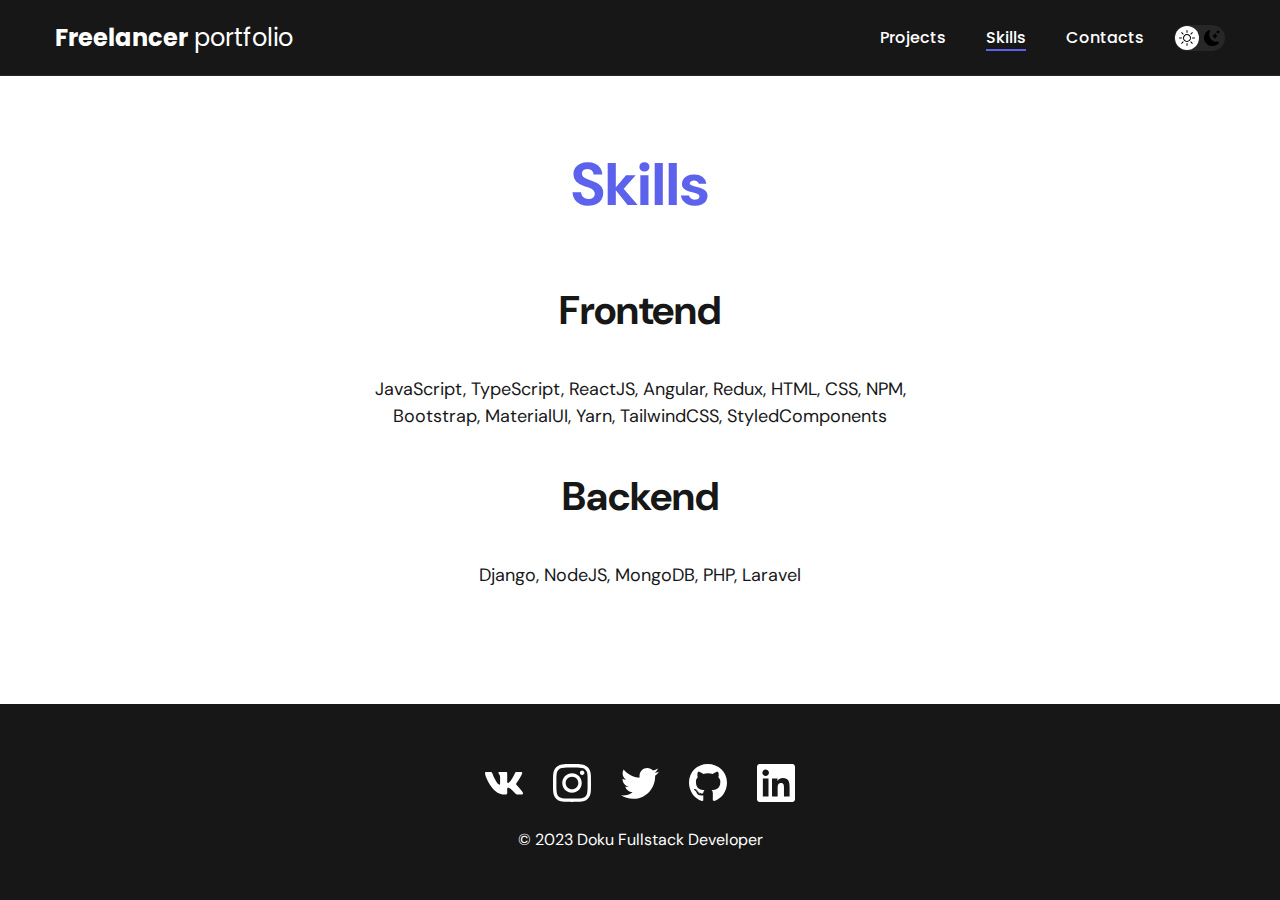
==== skills.html @ 9347206f "First commit" ====
<!DOCTYPE html>
<html lang="en">
<head>
    <meta charset="UTF-8">
    <meta name="viewport" content="width=device-width, initial-scale=1.0">
    <title>Freelancer portfolio</title>
    <link rel="stylesheet" href="./css/main.css">
</head>
<body>
    <nav class="nav">
        <div class="container">
            <div class="nav-row">
                <a href="./index.html" class="logo"><strong>Freelancer</strong> portfolio</a>
                <button class="dark-mode-btn">
                    <img src="./img/icons/sun.svg" alt="Light-mode" class="dark-mode-btn__icon">
                    <img src="./img/icons/moon.svg" alt="Dark-mode" class="dark-mode-btn__icon">
                </button>
                <ul class="nav-list">
                    <li class="nav-list__item"><a href="./index.html" class="nav-list__link">Projects</a></li>
                    <li class="nav-list__item"><a href="./skills.html" class="nav-list__link nav-list__link--active">Skills</a></li>
                    <li class="nav-list__item"><a href="./contacts.html" class="nav-list__link">Contacts</a></li>
                </ul>
            </div>
        </div>
    </nav>
    
    <main class="section">
        <div class="container">
            <h1 class="title-1">Skills</h1>
            <ul class="content-list">
                <li class="content-list__item">
                    <h2 class="title-2">Frontend</h2>
                    <p>JavaScript, TypeScript, ReactJS, Angular, Redux, HTML, CSS, NPM, Bootstrap, MaterialUI, Yarn, TailwindCSS, StyledComponents</p>
                </li>
                <li class="content-list__item">
                    <h2 class="title-2">Backend</h2>
                    <p>Django, NodeJS, MongoDB, PHP, Laravel</p>
                </li>
            </ul>
        </div>
    </main>
    <footer class="footer">
        <div class="container">
            <div class="footer__wrapper">
                <ul class="social">
                    <li class="social__item"><a href="#!"><img src="./img/icons/01.svg" alt="Link"></a></li>
                    <li class="social__item"><a href="#!"><img src="./img/icons/02.svg" alt="Link"></a></li>
                    <li class="social__item"><a href="#!"><img src="./img/icons/03.svg" alt="Link"></a></li>
                    <li class="social__item"><a href="#!"><img src="./img/icons/04.svg" alt="Link"></a></li>
                    <li class="social__item"><a href="#!"><img src="./img/icons/05.svg" alt="Link"></a></li>
                </ul>
                <div class="copyright">
                    <p>© 2023 Doku Fullstack Developer</p>
                </div>
            </div>
        </div>
    </footer>
    <script src="./js/main.js"></script>
</body>
</html>
---- css/main.css ----
@import "./reset.css";
@import url('https://fonts.googleapis.com/css2?family=DM+Sans:opsz,wght@9..40,400;9..40,500;9..40,700&family=Poppins:wght@400;500;700&display=swap');

/* General */
:root {
    --black100: #000;
    --black: #171718;
    --black-border: #26292D;
    --white: #fff;
    --purple: #5C62EC;

    --dark-bg: var(--black);
    --dark-border: var(--black-border);
    --header-text: var(--white);
    --text-color: var(--black);
    --accent: var(--purple);

    /* Light mode */
    --page-bg: var(--white);
    --text-color: var(--black);
    --project-card-bg: var(--white);
    --project-card-text: var(--black);
    --box-shadow: 0px 5px 35px rgba(0, 0, 0, 0.25);
    /* Light mode */
}

.dark {
    /* Dark mode */
    --page-bg: #252526;
    --text-color: var(--white);
    --project-card-bg: var(--black);
    --project-card-text: var(--white);
    --box-shadow: 0px 5px 35px rgba(0, 0, 0, 0.8);
    /* Dark mode */
}



html, body {
    font-family: 'DM Sans', sans-serif;
    letter-spacing: -0.5;
    min-height: 100vh;
    display: flex;
    flex-direction: column;
    background-color: var(--page-bg);
    color: var(--text-color);
}

.container {
    margin: 0 auto;
    padding: 0 15px;
    max-width: 1200px;
}

.section {
    padding: 70px 0;
}

.title-1 {
    margin-bottom: 60px;
    font-size: 60px;
    font-weight: 700;
    line-height: 1.3;
    color: var(--accent);
    text-align: center;
}

/* General */

/* Nav */
.nav {
    background-color: var(--dark-bg);
    color: var(--header-text);
    padding: 20px 0;
    border-bottom: 1px solid var(--dark-border);
    letter-spacing: normal;
}

.nav-row {
    display: flex;
    justify-content: flex-end;
    align-items: center;
    column-gap: 30px;
    row-gap: 20px;
    flex-wrap: wrap;
}

.logo {
    margin-right: auto;
    color: #fff;
    font-size: 24px;
    font-family: 'Poppins', sans-serif;
}

.logo strong {
    font-weight: 700;
}

.nav-list {
    display: flex;
    align-items: center;
    column-gap: 40px;
    font-size: 16px;
    font-weight: 500;
    font-family: 'Poppins', sans-serif;

}

.nav-list__link {
    color: var(--header-text);
    transition: opacity .2s ease-in;
}

.nav-list__link:hover {
    opacity: 0.8;
}

.nav-list__link--active {
    position: relative;
}

.nav-list__link--active::before {
    content: "";
    display: block;
    height: 2px;
    width: 100%;
    background-color: var(--accent);
    position: absolute;
    left: 0;
    top: 100%;
}
/* Nav */

/* Dark mode btn */
.dark-mode-btn {
    order: 9;
    position: relative;
    display: flex;
    justify-content: space-between;
    width: 51px;
    height: 26px;
    border-radius: 50px;
    background-color: #272727;
    padding: 5px;
}

.dark-mode-btn::before {
    position: absolute;
    top: 1px;
    left: 1px;
    content: "";
    display: block;
    width: 24px;
    height: 24px;
    border-radius: 50%;
    background-color: var(--white);
    transition: left .2s ease-in;
}

.dark-mode-btn--active::before {
    left: 26px;
}

.dark-mode-btn__icon {
    position: relative;
    z-index: 9;
}
/* Dark mode btn */


/* Header */
.header {
    background-color: var(--dark-bg);
    min-height: 695px;
    padding: 40px 0;
    display: flex;
    justify-content: center;
    align-items: center;
    background-image: url(./../img/header-bg.png);
    background-repeat: no-repeat;
    background-size: auto;
    background-position: center center;
    color: var(--header-text);
    text-align: center;
}

.header__wrapper {
    max-width: 660px;
    padding: 0 15px;
}

.header__title {
    font-size: 40px;
    line-height: 1.4;
    font-weight: 700;
    margin-bottom: 20px;
}

.header__title strong {
    font-weight: 700;
    font-size: 60px;
}

.header__title em {
    color: var(--accent);
    font-style: normal;
}

.header__text {
    font-size: 18px;
    line-height: 1.333;
    margin-bottom: 40px;
}

.header__text p + p {
    margin-top: 1em;
}

.btn {
    display: inline-block;
    height: 48px;
    padding: 12px 28px;
    border-radius: 5px;
    background-color: var(--accent);
    color: var(--white);
    letter-spacing: 0.15px;
    font-size: 16px;
    font-weight: 500;
    transition: opacity .2s ease-in;
}

.btn:hover {
    opacity: 0.8;
}

.btn:active {
    position: relative;
    top: 1px;
}

.btn-outline {
    height: 48px;
    padding: 12px 20px;
    border-radius: 5px;
    border: 1px solid var(--black100);
    color: var(--black100);
    display: flex;
    column-gap: 10px;
    align-items: center;
    transition: opacity .2s ease-in;
    background-color: var(--white);
}

.btn-outline:hover {
    opacity: 0.8;
}

.btn-outline:active {
    position: relative;
    top: 1px;
}
/* Header */

/* Projects */
.projects {
    display: flex;
    justify-content: center;
    flex-wrap: wrap;
    column-gap: 30px;
    row-gap: 30px;
}

.project {
    max-width: 370px;
    background-color: var(--project-card-bg);
    box-shadow: var(--box-shadow);
    border-radius: 10px;
}

.project__img {
    border-radius: 10px;
}

.project__title {
    padding: 15px 20px 25px;
    font-size: 24px;
    line-height: 1.3;
    font-weight: 700;
    color: var(--project-card-text);
}
/* Projects */

/* Projects details */
.project-details {
    max-width: 865px;
    margin: 0 auto;
    display: flex;
    flex-direction: column;
    align-items: center;
    text-align: center;
}

.project-details__cover {
    max-width: 100%;
    margin-bottom: 40px;
    box-shadow: 0px 5px 35px rgba(0, 0, 0, 0.25);
    border-radius: 10px;
}

.project-details__desc {
    font-weight: 700;
    font-size: 24px;
    line-height: 1.3;
    margin-bottom: 30px;
}
/* Project details */

/* Skills */
.title-2 {
    font-size: 40px;
    line-height: 1.3;
    margin-bottom: 40px;
    font-weight: 700;
}

.content-list {
    max-width: 570px;
    display: flex;
    flex-direction: column;
    align-items: center;
    text-align: center;
    row-gap: 40px;
    margin: 0 auto;
}

.content-list a {
    color: var(--accent);
}

.content-list__item {
    font-size: 18px;
    line-height: 1.5;
}

.content-list__item p + p {
    margin-top: 0.5em;
}
/* Skills */

/* Footer */
.footer {
    padding: 60px 0 50px;
    background-color: var(--dark-bg);
    color: var(--white);
    margin-top: auto;
}

.footer__wrapper {
    display: flex;
    flex-direction: column;
    align-items: center;
    row-gap: 27px;
}

.social {
    display: flex;
    column-gap: 30px;
    align-items: center;
}

.copyright {
    font-size: 16px;
}

.copyright p + p {
    margin-top: 0.5em;
}
/* Footer */

@media (max-width: 620px) {
    .header {
        min-height: unset;
    }

    .header__title {
        font-size: 30px;
    }

    .header__title strong {
        font-size: 40px;
    }

    .nav-row {
        justify-content: space-between;

    }

    .dark-mode-btn {
        order: 0;
    }

    .section {
        padding: 40px 0;
    }

    .title-1 {
        margin-bottom: 30px;
        font-size: 40px;
    }

    .title-2 {
        font-size: 30px;
        margin-bottom: 10px;
    }

    .project__title {
        font-size: 22px;
    }

    .footer {
        padding: 40px 0 30px;
    }

    .footer__wrapper {
        row-gap: 20px;
    }

    .social {
        column-gap: 20px;
    }

    .social__item {
        width: 28px;
    }

    .content-list {
        row-gap: 20px;
    }

    .content-list__item {
        font-size: 16px;
    }

    .project-details__desc {
        margin-bottom: 20px;
        font-size: 22px;
    }
}
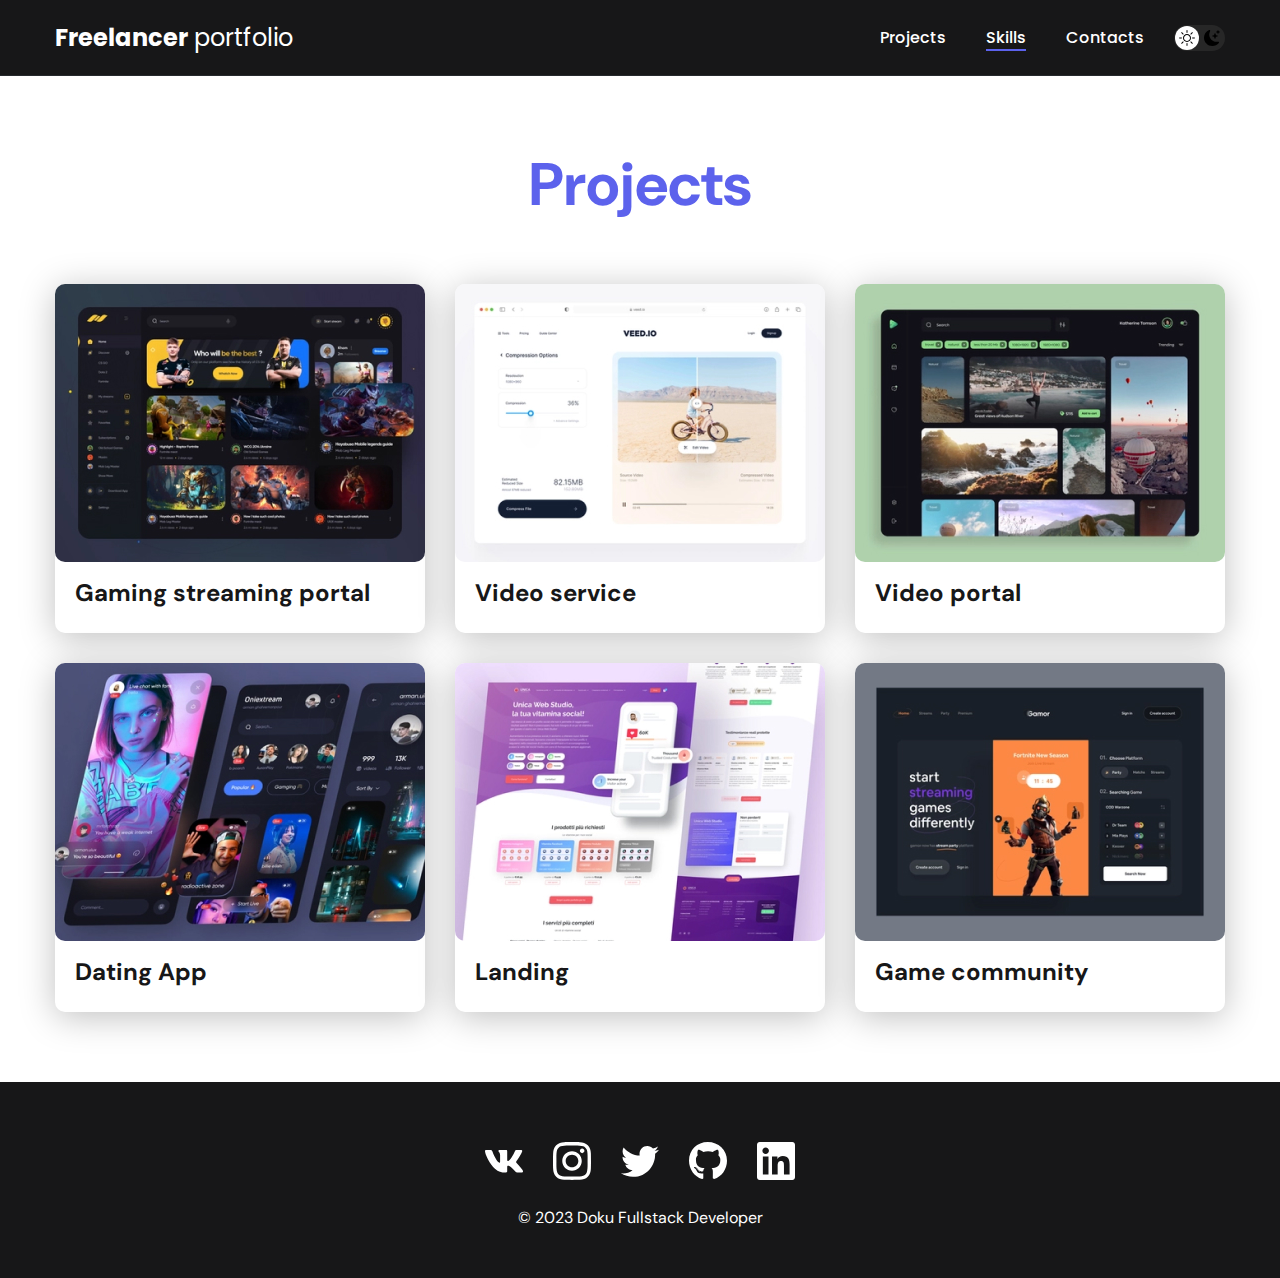
==== commit 6ff1c398: "Исправил страницы" ====
--- a/skills.html
+++ b/skills.html
@@ -26,19 +26,48 @@
     
     <main class="section">
         <div class="container">
-            <h1 class="title-1">Skills</h1>
-            <ul class="content-list">
-                <li class="content-list__item">
-                    <h2 class="title-2">Frontend</h2>
-                    <p>JavaScript, TypeScript, ReactJS, Angular, Redux, HTML, CSS, NPM, Bootstrap, MaterialUI, Yarn, TailwindCSS, StyledComponents</p>
+            <h2 class="title-1">Projects</h2>
+            <ul class="projects">
+                <li class="project">
+                    <a href="./project_page.html">
+                        <img src="./img/projects/01.jpg" alt="Project img" class="project__img">
+                        <h3 class="project__title">Gaming streaming portal</h3>
+                    </a>
                 </li>
-                <li class="content-list__item">
-                    <h2 class="title-2">Backend</h2>
-                    <p>Django, NodeJS, MongoDB, PHP, Laravel</p>
+                <li class="project">
+                    <a href="./project_page.html">
+                        <img src="./img/projects/02.jpg" alt="Project img" class="project__img">
+                        <h3 class="project__title">Video service</h3>
+                    </a>
+                </li>
+                <li class="project">
+                    <a href="./project_page.html">
+                        <img src="./img/projects/03.jpg" alt="Project img" class="project__img">
+                        <h3 class="project__title">Video portal</h3>
+                    </a>
+                </li>
+                <li class="project">
+                    <a href="./project_page.html">
+                        <img src="./img/projects/04.jpg" alt="Project img" class="project__img">
+                        <h3 class="project__title">Dating App</h3>
+                    </a>
+                </li>
+                <li class="project">
+                    <a href="./project_page.html">
+                        <img src="./img/projects/05.jpg" alt="Project img" class="project__img">
+                        <h3 class="project__title">Landing</h3>
+                    </a>
+                </li>
+                <li class="project">
+                    <a href="./project_page.html">
+                        <img src="./img/projects/06.jpg" alt="Project img" class="project__img">
+                        <h3 class="project__title">Game community</h3>
+                    </a>
                 </li>
             </ul>
         </div>
     </main>
+
     <footer class="footer">
         <div class="container">
             <div class="footer__wrapper">
